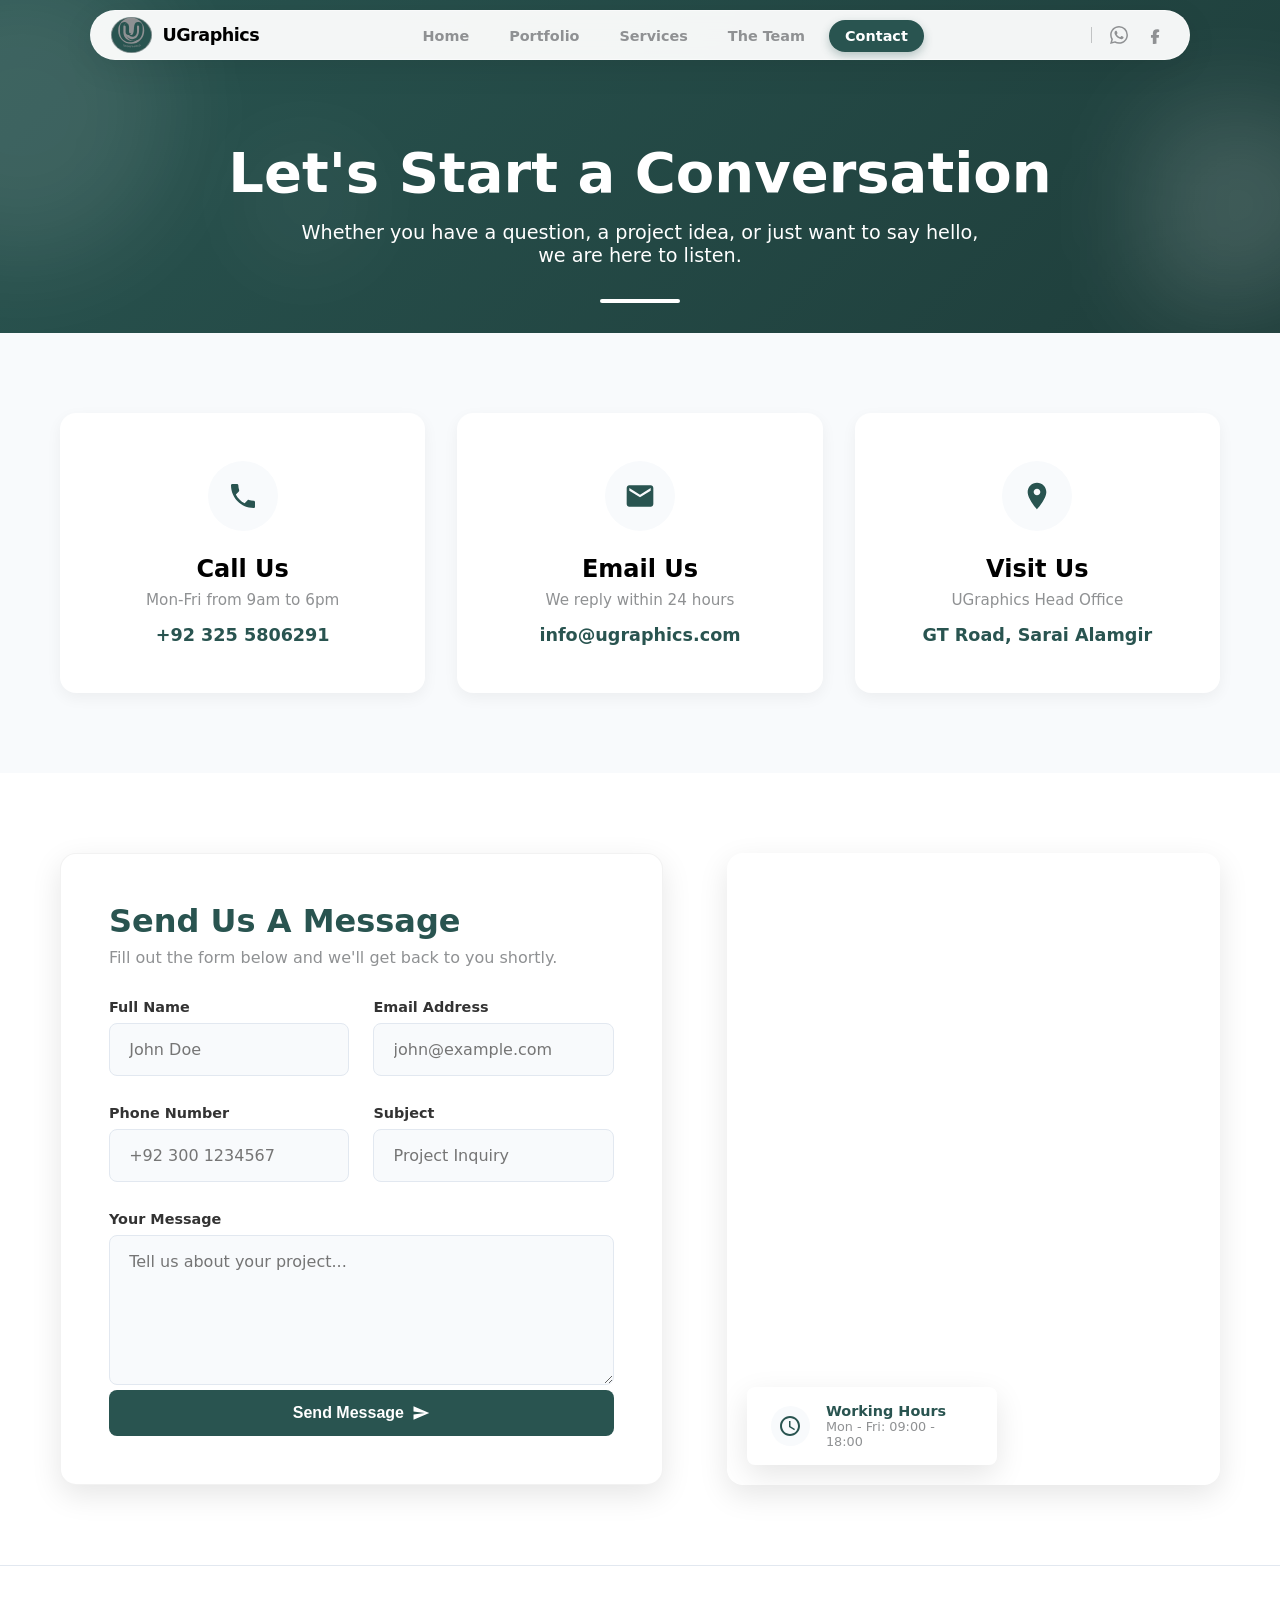
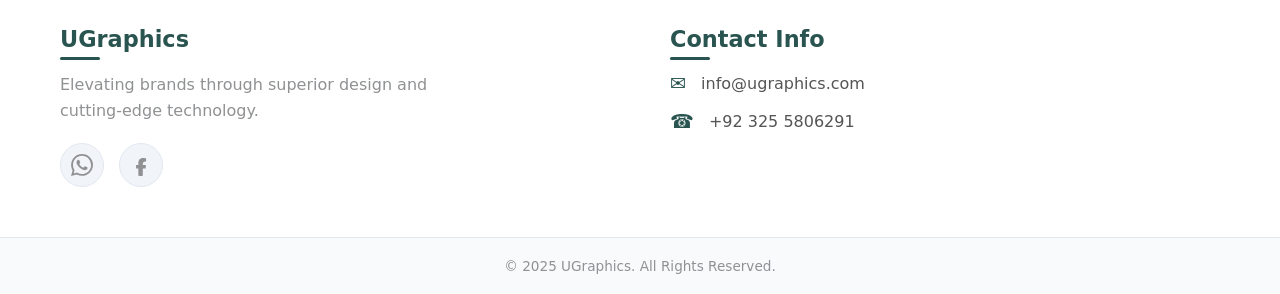
==== contact.html @ 37547b0b "Initial commit" ====
<!DOCTYPE html>
<html lang="en">
<head>
    <meta charset="UTF-8">
    <meta name="viewport" content="width=device-width, initial-scale=1.0">
    <title>Contact Us | UGraphics</title>
    
    <link rel="icon" type="image/svg+xml" href="Images/logo.svg">

    <link rel="stylesheet" href="css/styles.css">
    <link rel="stylesheet" href="css/NavMenu.css">
    <link rel="stylesheet" href="css/footer.css">
    <link rel="stylesheet" href="css/contact.css">
</head>
<body>

    <div class="glass-nav-container">
        <nav class="glass-navbar">
            <div class="nav-brand">
                <a href="index.html" class="brand-link">
                    <img src="Images/logo.svg" alt="UGraphics Logo" class="brand-logo">
                    <span class="brand-text">UGraphics</span>
                </a>
            </div>

            <ul class="nav-links">
                <li><a href="index.html">Home</a></li>
                <li><a href="portfolio.html">Portfolio</a></li>
                <li><a href="services.html">Services</a></li>
                <li><a href="developers.html">The Team</a></li>
                <li><a href="#" class="active">Contact</a></li>
            </ul>

            <div class="nav-socials">
                <div class="divider-line"></div>
                <a href="#" class="social-btn whatsapp"><svg viewBox="0 0 24 24" fill="currentColor"><path d="M17.472 14.382c-.297-.149-1.758-.867-2.03-.967-.273-.099-.471-.148-.67.15-.197.297-.767.966-.94 1.164-.173.199-.347.223-.644.075-.297-.15-1.255-.463-2.39-1.475-.883-.788-1.48-1.761-1.653-2.059-.173-.297-.018-.458.13-.606.134-.133.298-.347.446-.52.149-.174.198-.298.298-.497.099-.198.05-.371-.025-.52-.075-.149-.669-1.612-.916-2.207-.242-.579-.487-.5-.669-.51-.173-.008-.371-.01-.57-.01-.198 0-.52.074-.792.372-.272.297-1.04 1.016-1.04 2.479 0 1.462 1.065 2.875 1.213 3.074.149.198 2.096 3.2 5.077 4.487.709.306 1.262.489 1.694.625.712.227 1.36.195 1.871.118.571-.085 1.758-.719 2.006-1.413.248-.694.248-1.289.173-1.413-.074-.124-.272-.198-.57-.347m-5.421 7.403h-.004a9.87 9.87 0 01-5.031-1.378l-.361-.214-3.741.982.998-3.648-.235-.374a9.86 9.86 0 01-1.51-5.26c.001-5.45 4.436-9.884 9.888-9.884 2.64 0 5.122 1.03 6.988 2.898a9.825 9.825 0 012.893 6.994c-.003 5.45-4.437 9.884-9.885 9.884m8.413-18.297A11.815 11.815 0 0012.05 0C5.495 0 .16 5.335.157 11.892c0 2.096.547 4.142 1.588 5.945L.057 24l6.305-1.654a11.882 11.882 0 005.683 1.448h.005c6.554 0 11.89-5.335 11.893-11.893a11.821 11.821 0 00-3.48-8.413Z" /></svg></a>
                <a href="#" class="social-btn facebook"><svg viewBox="0 0 24 24" fill="currentColor"><path d="M9.101 23.691v-7.98H6.627v-3.667h2.474v-1.58c0-4.085 1.848-5.978 5.858-5.978.401 0 .955.042 1.468.103a8.68 8.68 0 0 1 1.141.195v3.325a8.623 8.623 0 0 0-.653-.036c-2.148 0-2.971.956-2.971 3.594v.376h3.428l-.342 3.667h-3.086v7.98c-.453.076-1.522.247-2.922.247-1.127 0-1.685-.052-1.922-.095z"/></svg></a>
            </div>

            <div class="mobile-menu-btn" onclick="toggleMobileMenu()">
                <span></span><span></span><span></span>
            </div>
        </nav>
    </div>

    <div class="mobile-overlay" id="mobileOverlay" onclick="closeMobileMenu()"></div>
    <div class="mobile-nav" id="mobileNav">
        <div class="mobile-header">
            <span class="mobile-brand-text">UGraphics</span>
            <button class="mobile-close" onclick="closeMobileMenu()">✕</button>
        </div>
        <a href="index.html" onclick="closeMobileMenu()">Home</a>
        <a href="portfolio.html" onclick="closeMobileMenu()">Portfolio</a>
        <a href="services.html" onclick="closeMobileMenu()">Services</a>
        <a href="developers.html" onclick="closeMobileMenu()">The Team</a>
        <a href="#" class="active" onclick="closeMobileMenu()">Contact</a>
        <div class="mobile-socials">
            <a href="#" class="social-btn whatsapp"><svg viewBox="0 0 24 24" fill="currentColor"><path d="M17.472 14.382c-.297-.149-1.758-.867-2.03-.967-.273-.099-.471-.148-.67.15-.197.297-.767.966-.94 1.164-.173.199-.347.223-.644.075-.297-.15-1.255-.463-2.39-1.475-.883-.788-1.48-1.761-1.653-2.059-.173-.297-.018-.458.13-.606.134-.133.298-.347.446-.52.149-.174.198-.298.298-.497.099-.198.05-.371-.025-.52-.075-.149-.669-1.612-.916-2.207-.242-.579-.487-.5-.669-.51-.173-.008-.371-.01-.57-.01-.198 0-.52.074-.792.372-.272.297-1.04 1.016-1.04 2.479 0 1.462 1.065 2.875 1.213 3.074.149.198 2.096 3.2 5.077 4.487.709.306 1.262.489 1.694.625.712.227 1.36.195 1.871.118.571-.085 1.758-.719 2.006-1.413.248-.694.248-1.289.173-1.413-.074-.124-.272-.198-.57-.347m-5.421 7.403h-.004a9.87 9.87 0 01-5.031-1.378l-.361-.214-3.741.982.998-3.648-.235-.374a9.86 9.86 0 01-1.51-5.26c.001-5.45 4.436-9.884 9.888-9.884 2.64 0 5.122 1.03 6.988 2.898a9.825 9.825 0 012.893 6.994c-.003 5.45-4.437 9.884-9.885 9.884m8.413-18.297A11.815 11.815 0 0012.05 0C5.495 0 .16 5.335.157 11.892c0 2.096.547 4.142 1.588 5.945L.057 24l6.305-1.654a11.882 11.882 0 005.683 1.448h.005c6.554 0 11.89-5.335 11.893-11.893a11.821 11.821 0 00-3.48-8.413Z" /></svg></a>
            <a href="#" class="social-btn facebook"><svg viewBox="0 0 24 24" fill="currentColor"><path d="M9.101 23.691v-7.98H6.627v-3.667h2.474v-1.58c0-4.085 1.848-5.978 5.858-5.978.401 0 .955.042 1.468.103a8.68 8.68 0 0 1 1.141.195v3.325a8.623 8.623 0 0 0-.653-.036c-2.148 0-2.971.956-2.971 3.594v.376h3.428l-.342 3.667h-3.086v7.98c-.453.076-1.522.247-2.922.247-1.127 0-1.685-.052-1.922-.095z"/></svg></a>
        </div>
    </div>

    <section class="contact-hero-section">
        <div class="shape shape-1"></div>
        <div class="shape shape-2"></div>
        <div class="shape shape-3"></div>

        <div class="container">
            <div class="hero-content">
                <h1 class="hero-title">Let's Start a Conversation</h1>
                <p class="hero-subtitle">Whether you have a question, a project idea, or just want to say hello, we are here to listen.</p>
                <div class="hero-decoration"></div>
            </div>
        </div>
    </section>

    <section class="contact-intro">
        <div class="container">
            <div class="contact-cards">
                
                <div class="contact-card">
                    <div class="card-icon-wrapper">
                        <svg viewBox="0 0 24 24" fill="currentColor">
                            <path d="M6.62 10.79c1.44 2.83 3.76 5.14 6.59 6.59l2.2-2.2c.27-.27.67-.36 1.02-.24 1.12.37 2.33.57 3.57.57.55 0 1 .45 1 1V20c0 .55-.45 1-1 1-9.39 0-17-7.61-17-17 0-.55.45-1 1-1h3.5c.55 0 1 .45 1 1 .05 1.25.26 2.45.62 3.57.12.35.03.76-.24 1.03l-2.2 2.2z"/>
                        </svg>
                    </div>
                    <h3 class="card-title">Call Us</h3>
                    <p class="card-text">Mon-Fri from 9am to 6pm</p>
                    <a href="tel:+923255806291" class="card-link">+92 325 5806291</a>
                </div>

                <div class="contact-card">
                    <div class="card-icon-wrapper">
                        <svg viewBox="0 0 24 24" fill="currentColor">
                            <path d="M20 4H4c-1.1 0-1.99.9-1.99 2L2 18c0 1.1.9 2 2 2h16c1.1 0 2-.9 2-2V6c0-1.1-.9-2-2-2zm0 4l-8 5-8-5V6l8 5 8-5v2z"/>
                        </svg>
                    </div>
                    <h3 class="card-title">Email Us</h3>
                    <p class="card-text">We reply within 24 hours</p>
                    <a href="mailto:info@ugraphics.com" class="card-link">info@ugraphics.com</a>
                </div>

                <div class="contact-card">
                    <div class="card-icon-wrapper">
                        <svg viewBox="0 0 24 24" fill="currentColor">
                            <path d="M12 2C8.13 2 5 5.13 5 9c0 5.25 7 13 7 13s7-7.75 7-13c0-3.87-3.13-7-7-7zm0 9.5c-1.38 0-2.5-1.12-2.5-2.5s1.12-2.5 2.5-2.5 2.5 1.12 2.5 2.5-1.12 2.5-2.5 2.5z"/>
                        </svg>
                    </div>
                    <h3 class="card-title">Visit Us</h3>
                    <p class="card-text">UGraphics Head Office</p>
                    <span class="card-link">GT Road, Sarai Alamgir</span>
                </div>

            </div>
        </div>
    </section>

    
    <section class="contact-form-section">
        <div class="container">
            <div class="contact-wrapper">
                
                <div class="form-container">
                    <h3 class="form-title">Send Us A Message</h3>
                    <p class="form-subtitle">Fill out the form below and we'll get back to you shortly.</p>
                    
                    <form id="contactForm" class="contact-form" novalidate action="https://formsubmit.co/smuhammadbilalh@gmail.com" method="post">
                        
                        <input type="hidden" name="_captcha" value="false">

                        <div class="form-row">
                            <div class="input-wrapper">
                                <label for="name">Full Name</label>
                                <input type="text" name="name" id="name" class="input-field" placeholder="John Doe" required>
                                <div class="error-message" id="nameError"></div>
                            </div>
                            <div class="input-wrapper">
                                <label for="email">Email Address</label>
                                <input type="email" name="email" id="email" class="input-field" placeholder="john@example.com" required>
                                <div class="error-message" id="emailError"></div>
                            </div>
                        </div>

                        <div class="form-row">
                            <div class="input-wrapper">
                                <label for="phone">Phone Number</label>
                                <input type="tel" name="phone" id="phone" class="input-field" placeholder="+92 300 1234567">
                                <div class="error-message" id="phoneError"></div>
                            </div>
                            <div class="input-wrapper">
                                <label for="subject">Subject</label>
                                <input type="text" name="subject" id="subject" class="input-field" placeholder="Project Inquiry" required>
                                <div class="error-message" id="subjectError"></div>
                            </div>
                        </div>

                        <div class="input-wrapper full-width">
                            <label for="message">Your Message</label>
                            <textarea name="message" id="message" class="input-field textarea" placeholder="Tell us about your project..." required></textarea>
                            <div class="error-message" id="messageError"></div>
                        </div>

                        <div class="form-footer">
                            <button type="submit" class="btn btn-primary send-btn">
                                <span>Send Message</span>
                                <svg style="width:18px;height:18px;margin-left:8px;" viewBox="0 0 24 24" fill="currentColor"><path d="M2.01 21L23 12 2.01 3 2 10l15 2-15 2z"/></svg>
                            </button>
                        </div>
                    </form>
                </div>

                <div class="map-wrapper">
                    <div class="map-container">
                        <iframe src="https://www.google.com/maps/embed?pb=!1m18!1m12!1m3!1d53808.19199343339!2d73.8166!3d32.9036!2m3!1f0!2f0!3f0!3m2!1i1024!2i768!4f13.1!3m3!1m2!1s0x391f912423377743%3A0xc39276472856c321!2sSarai%20Alamgir%2C%20Gujrat%2C%20Punjab!5e0!3m2!1sen!2s!4v1647856232598!5m2!1sen!2s" 
                            width="100%" height="100%" style="border:0;" allowfullscreen="" loading="lazy">
                        </iframe>
                        
                        <div class="map-overlay-card">
                            <div class="overlay-icon">
                                <svg viewBox="0 0 24 24" fill="currentColor"><path d="M11.99 2C6.47 2 2 6.48 2 12s4.47 10 9.99 10C17.52 22 22 17.52 22 12S17.52 2 11.99 2zM12 20c-4.42 0-8-3.58-8-8s3.58-8 8-8 8 3.58 8 8-3.58 8-8 8zm.5-13H11v6l5.25 3.15.75-1.23-4.5-2.67z"/></svg>
                            </div>
                            <div class="overlay-text">
                                <h4>Working Hours</h4>
                                <p>Mon - Fri: 09:00 - 18:00</p>
                            </div>
                        </div>
                    </div>
                </div>

            </div>
        </div>
    </section>

    <footer class="modern-footer" id="contact-footer">
        <div class="container">
            <div class="footer-grid">
                <div class="footer-col">
                    <h3>UGraphics</h3>
                    <p>Elevating brands through superior design and cutting-edge technology.</p>
                    <div class="social-icons">
                        <a href="#" class="social-link whatsapp"><svg viewBox="0 0 24 24" fill="currentColor"><path d="M17.472 14.382c-.297-.149-1.758-.867-2.03-.967-.273-.099-.471-.148-.67.15-.197.297-.767.966-.94 1.164-.173.199-.347.223-.644.075-.297-.15-1.255-.463-2.39-1.475-.883-.788-1.48-1.761-1.653-2.059-.173-.297-.018-.458.13-.606.134-.133.298-.347.446-.52.149-.174.198-.298.298-.497.099-.198.05-.371-.025-.52-.075-.149-.669-1.612-.916-2.207-.242-.579-.487-.5-.669-.51-.173-.008-.371-.01-.57-.01-.198 0-.52.074-.792.372-.272.297-1.04 1.016-1.04 2.479 0 1.462 1.065 2.875 1.213 3.074.149.198 2.096 3.2 5.077 4.487.709.306 1.262.489 1.694.625.712.227 1.36.195 1.871.118.571-.085 1.758-.719 2.006-1.413.248-.694.248-1.289.173-1.413-.074-.124-.272-.198-.57-.347m-5.421 7.403h-.004a9.87 9.87 0 01-5.031-1.378l-.361-.214-3.741.982.998-3.648-.235-.374a9.86 9.86 0 01-1.51-5.26c.001-5.45 4.436-9.884 9.888-9.884 2.64 0 5.122 1.03 6.988 2.898a9.825 9.825 0 012.893 6.994c-.003 5.45-4.437 9.884-9.885 9.884m8.413-18.297A11.815 11.815 0 0012.05 0C5.495 0 .16 5.335.157 11.892c0 2.096.547 4.142 1.588 5.945L.057 24l6.305-1.654a11.882 11.882 0 005.683 1.448h.005c6.554 0 11.89-5.335 11.893-11.893a11.821 11.821 0 00-3.48-8.413Z" /></svg></a>
                        <a href="#" class="social-link facebook"><svg viewBox="0 0 24 24" fill="currentColor"><path d="M9.101 23.691v-7.98H6.627v-3.667h2.474v-1.58c0-4.085 1.848-5.978 5.858-5.978.401 0 .955.042 1.468.103a8.68 8.68 0 0 1 1.141.195v3.325a8.623 8.623 0 0 0-.653-.036c-2.148 0-2.971.956-2.971 3.594v.376h3.428l-.342 3.667h-3.086v7.98c-.453.076-1.522.247-2.922.247-1.127 0-1.685-.052-1.922-.095z"/></svg></a>
                    </div>
                </div>
                <div class="footer-col">
                    <h3>Contact Info</h3>
                    <ul class="contact-list">
                        <li><span>&#9993;</span> info@ugraphics.com</li>
                        <li><span>&#9742;</span> +92 325 5806291</li>
                    </ul>
                </div>
            </div>
        </div>
        <div class="footer-divider"></div>
        <div class="copyright-bar">
            &copy; 2025 UGraphics. All Rights Reserved.
        </div>
    </footer>

    <script>
        // --- 1. Mobile Menu Logic ---
        function toggleMobileMenu() {
            document.getElementById('mobileNav').classList.toggle('active');
            document.getElementById('mobileOverlay').classList.toggle('active');
        }
        function closeMobileMenu() {
            document.getElementById('mobileNav').classList.remove('active');
            document.getElementById('mobileOverlay').classList.remove('active');
        }

        // --- 2. Form Validation Logic ---
        document.addEventListener('DOMContentLoaded', () => {
            const form = document.getElementById('contactForm');
            if(!form) return;

            // Utilities
            const isValidEmail = email => /^[^\s@]+@[^\s@]+\.[^\s@]+$/.test(email);
            const isValidPhone = phone => /^\+?[\d\s\-()]{7,20}$/.test(phone);

            function clearErrors() {
                form.querySelectorAll('.error-message').forEach(el => el.textContent = '');
            }

            function showError(fieldId, message) {
                const errorDiv = document.getElementById(fieldId + 'Error');
                if (errorDiv) errorDiv.textContent = message;
            }

            // Handle Submit
            form.addEventListener('submit', function(e) {
                // We let formsubmit.co handle the actual POST, but we validate first
                clearErrors();

                const name    = form.name.value.trim();
                const email   = form.email.value.trim();
                const phone   = form.phone.value.trim();
                const subject = form.subject.value.trim();
                const message = form.message.value.trim();

                let isValid = true;

                if (!name) {
                    showError('name', 'Please enter your full name.');
                    isValid = false;
                }

                if (!email) {
                    showError('email', 'Please enter your email address.');
                    isValid = false;
                } else if (!isValidEmail(email)) {
                    showError('email', 'Please enter a valid email address.');
                    isValid = false;
                }

                if (phone && !isValidPhone(phone)) {
                    showError('phone', 'Please enter a valid phone number.');
                    isValid = false;
                }

                if (!subject) {
                    showError('subject', 'Please enter a subject.');
                    isValid = false;
                }

                if (!message) {
                    showError('message', 'Please enter your message.');
                    isValid = false;
                }

                // If invalid, prevent submission
                if (!isValid) {
                    e.preventDefault();
                }
            });
        });
    </script>
</body>
</html>
---- css/styles.css ----
/* =========================================
   1. CRITICAL LAYOUT RESET
   ========================================= */
* {
    box-sizing: border-box;
    margin: 0;
    padding: 0;
}

html, body {
    width: 100%;
    max-width: 100%;
    overflow-x: hidden;
    background-color: #000000; /* Keeps Hero blend seamless */
}

/* =========================================
   2. GLOBAL VARIABLES (NEW COLOR SCHEME)
   ========================================= */
:root {
    /* New Palette */
    --primary: #295450;      /* Deep Teal - Main Brand Color */
    --secondary: #8f9193;    /* Cool Grey - Secondary/Borders */
    
    --text-dark: #000000;    /* Keep Black for readability */
    --text-light: #ffffff;
    --light-bg: #f8fafc;     /* Light Grey for alternate sections */
    --divider-color: #e2e8f0;
}

body {
    font-family: 'Segoe UI', system-ui, sans-serif;
    color: var(--text-dark);
}

a { text-decoration: none; color: inherit; }
.container { max-width: 1200px; margin: 0 auto; padding: 0 20px; }

/* =========================================
   3. HERO SLIDER
   ========================================= */
.home-wrapper { width: 100%; overflow: hidden; }

.hero-slider {
    position: relative;
    height: 100vh;
    width: 100%;
    background: #000;
    margin: 0; padding: 0;
    overflow: hidden; 
    z-index: 1;
    -webkit-mask-image: -webkit-radial-gradient(white, black);
    mask-image: radial-gradient(white, black);
}

.slide {
    position: absolute; inset: 0; opacity: 0;
    transition: opacity 0.8s ease-in-out; visibility: hidden;
    width: 100%; height: 100%; overflow: hidden;
}
.slide.active { opacity: 1; visibility: visible; }

.slide-bg {
    width: 100%; height: 100%;
    background-size: cover; background-position: center;
    transform: scale(1.1); transition: transform 6s ease;
}
.slide.active .slide-bg { transform: scale(1); }

.slide-overlay {
    position: absolute; inset: 0;
    background: linear-gradient(to right, rgba(0,0,0,0.8) 0%, rgba(0,0,0,0.3) 100%);
}

.slide-content {
    position: absolute; top: 50%; left: 8%;
    transform: translateY(-50%); max-width: 600px;
    color: white; z-index: 10;
}

/* Badge uses the New Teal */
.badge {
    background: var(--primary); color: white; padding: 6px 14px;
    border-radius: 4px; font-weight: 700; text-transform: uppercase;
    font-size: 0.85rem; display: inline-block; margin-bottom: 15px;
}

.slide-content h1 {
    font-size: 3.5rem; font-weight: 800; line-height: 1.1; margin-bottom: 15px;
}

/* Primary Button uses Teal */
.btn-primary {
    background: var(--primary); color: white; padding: 12px 30px;
    font-weight: 700; border-radius: 6px; display: inline-block;
    transition: transform 0.2s, background 0.2s;
}
.btn-primary:hover { 
    transform: translateY(-2px); 
    background: #1e3d3a; /* Darker shade of Teal for hover */
}

/* Slider Controls */
.slider-controls-wrapper {
    position: absolute; bottom: 80px; 
    left: 50%; transform: translateX(-50%);
    display: flex; align-items: center; gap: 20px; z-index: 20;
}
.slider-arrow {
    background: transparent; border: none; color: white;
    font-size: 1.5rem; cursor: pointer;
}
.slider-dots { display: flex; gap: 10px; }
.dot {
    width: 10px; height: 10px; border-radius: 50%;
    border: 2px solid white; background: transparent; cursor: pointer;
}
.dot.active { background: white; transform: scale(1.2); }

.hero-bottom-ticker {
    position: absolute; bottom: 0; left: 0; width: 100%; z-index: 50; 
}

/* =========================================
   4. STATS BAR
   ========================================= */
.section-divider { width: 100%; height: 1px; background: var(--secondary); opacity: 0.3; }

.stats-bar { padding: 40px 0; background: #fff; position: relative; z-index: 5; }

.stats-grid { 
    display: grid; grid-template-columns: repeat(4, 1fr); text-align: center; 
}
.stat-item { 
    display: flex; flex-direction: column; 
    border-right: 1px solid var(--divider-color); padding: 20px 10px;
}
.stat-item:last-child { border-right: none; }

/* Stats use Teal */
.stat-item strong { font-size: 2.5rem; color: var(--primary); }
/* Highlight stat uses Grey or keeping Teal for consistency? Let's use Teal */
.stat-item.highlight strong { color: var(--primary); }
.stat-item span { color: var(--secondary); font-weight: 600; }

@media (max-width: 768px) {
    .stats-grid { grid-template-columns: repeat(2, 1fr); }
    .stat-item { border-right: 1px solid var(--divider-color); border-bottom: 1px solid var(--divider-color); }
    .stat-item:nth-child(2n) { border-right: none; }
    .stat-item:nth-child(n+3) { border-bottom: none; }
}

/* =========================================
   5. SECTIONS
   ========================================= */
.portals-section { padding: 60px 0; background: var(--light-bg); }
.section-header { text-align: center; margin-bottom: 40px; }
.section-header h2 { font-size: 2.2rem; color: var(--primary); margin: 0; }
.header-line { width: 60px; height: 4px; background: var(--primary); margin: 10px auto; }

.square-grid {
    display: grid; grid-template-columns: repeat(auto-fit, minmax(200px, 1fr));
    gap: 20px; justify-items: center;
}
.square-card {
    background: white; width: 100%; max-width: 220px; aspect-ratio: 1/1;
    border-radius: 12px; display: flex; flex-direction: column;
    align-items: center; justify-content: center;
    box-shadow: 0 4px 6px rgba(0,0,0,0.05);
    /* Bottom border uses Teal */
    border-bottom: 5px solid var(--primary);
    transition: transform 0.3s;
}
.square-card:hover { transform: translateY(-8px); border-bottom-color: var(--secondary); }
.card-icon { width: 50px; height: 50px; color: var(--primary); margin-bottom: 15px; }

/* =========================================
   6. VIDEO HERO
   ========================================= */
.video-hero.full-screen {
    position: relative; width: 100%; height: 100vh; 
    overflow: hidden; background: #000;
}
.video-bg {
    position: absolute; top: 0; left: 0; width: 100%; height: 100%;
    object-fit: cover; z-index: 1; pointer-events: none;
}
.video-overlay {
    position: absolute; inset: 0; background: rgba(0,0,0,0.5); z-index: 2;
}
.video-content-center {
    position: absolute; top: 50%; left: 50%; transform: translate(-50%, -50%);
    z-index: 10; color: white; text-align: center;
}
.video-content-center h2 { font-size: 3.5rem; font-weight: 800; text-transform: uppercase; margin-bottom: 10px; }
.video-content-center p { font-size: 1.2rem; font-weight: 600; color: #cbd5e1; }

/* ... existing styles ... */

/* =========================================
   6. VIDEO HERO (Full Screen, No Text)
   ========================================= */
.video-hero.full-screen {
    position: relative;
    width: 100%;
    height: 100vh;
    overflow: hidden;
    background: #000;
}

.video-bg {
    position: absolute;
    top: 0; left: 0;
    width: 100%; height: 100%;
    object-fit: cover;
    z-index: 1;
    pointer-events: none;
}

.video-overlay {
    position: absolute;
    inset: 0;
    /* Very light overlay just to make sure the Ticker pops */
    background: rgba(0,0,0,0.2); 
    z-index: 2;
    pointer-events: none;
}

/* Ticker anchored to bottom of video */
.hero-bottom-ticker {
    position: absolute;
    bottom: 0;
    left: 0;
    width: 100%;
    z-index: 50;
}
---- css/NavMenu.css ----
/* =========================================
   1. DESKTOP NAVIGATION
   ========================================= */
/* Container */
.glass-nav-container {
    position: fixed; top: 0; left: 0; right: 0;
    z-index: 1000; display: flex; justify-content: center;
    padding: 10px 20px; pointer-events: none;
}

/* Navbar */
.glass-navbar {
    display: flex; align-items: center; justify-content: space-between;
    width: 100%; max-width: 1100px; padding: 0 20px; height: 50px;
    pointer-events: auto;
    background: rgba(255, 255, 255, 0.95);
    backdrop-filter: blur(12px);
    border-radius: 50px;
    border: 1px solid rgba(255,255,255,0.4);
    box-shadow: 0 8px 32px rgba(0, 0, 0, 0.08);
}

/* Brand - Updated for Larger, Natural Shape Logo */
.nav-brand { display: flex; align-items: center; height: 100%; }
.brand-link { display: flex; align-items: center; gap: 10px; text-decoration: none; }

.brand-text { 
    font-size: 1.1rem; font-weight: 800; color: #000; letter-spacing: -0.5px; 
}

.brand-logo { 
    /* Increased size to match menu item height */
    height: 36px; 
    /* Auto width allows it to be longer/egg-shaped */
    width: auto; 
    /* Ensures the image isn't squeezed or cropped */
    object-fit: contain; 
    /* REMOVED circular forcing */
    border-radius: 0; 
}

/* Links */
.nav-links {
    display: flex; list-style: none; gap: 8px; margin: 0; padding: 0;
}
.nav-links a {
    font-size: 0.9rem; font-weight: 600; 
    color: #8f9193; /* Grey for inactive links */
    padding: 8px 16px; border-radius: 20px; transition: all 0.3s ease;
}
.nav-links a:hover {
    color: #295450; background: rgba(41, 84, 80, 0.05);
}
.nav-links a.active {
    background: #295450; /* Teal Background */
    color: #fff; box-shadow: 0 4px 10px rgba(41, 84, 80, 0.3);
}

/* Socials */
.nav-socials { display: flex; align-items: center; gap: 8px; margin-left: 20px; }
.divider-line { width: 1px; height: 16px; background: #8f9193; margin-right: 5px; opacity: 0.5; }

.social-btn { 
    width: 28px; height: 28px; 
    display: flex; align-items: center; justify-content: center; 
    color: #8f9193; 
    border-radius: 50%; transition: all 0.2s;
}
.social-btn svg { width: 18px; height: 18px; }

.social-btn:hover { background: #f1f5f9; color: #295450; transform: scale(1.1); }


/* =========================================
   2. MOBILE MENU
   ========================================= */
.mobile-menu-btn {
    display: none; flex-direction: column; gap: 5px; 
    width: 40px; height: 40px; align-items: center; justify-content: center;
    cursor: pointer; border-radius: 50%;
}
.mobile-menu-btn span { width: 20px; height: 2px; background: #000; border-radius: 2px; }

.mobile-nav {
    position: fixed; top: 0; right: -320px;
    width: 300px; height: 100vh;
    background: rgba(255, 255, 255, 0.98);
    backdrop-filter: blur(15px);
    z-index: 2000; padding: 30px;
    transition: right 0.5s cubic-bezier(0.16, 1, 0.3, 1), visibility 0.5s;
    box-shadow: -10px 0 40px rgba(0,0,0,0.1);
    display: flex; flex-direction: column; visibility: hidden;
}
.mobile-nav.active { right: 0; visibility: visible; }

.mobile-header {
    display: flex; align-items: center; justify-content: space-between;
    margin-bottom: 20px; padding-bottom: 20px;
}
.mobile-brand-text { font-size: 1.4rem; font-weight: 800; color: #000; }
.mobile-close {
    background: transparent; border: 1px solid #e2e8f0; 
    width: 36px; height: 36px; border-radius: 50%;
    color: #8f9193; cursor: pointer;
}
.mobile-close:hover { color: #295450; border-color: #295450; }

.mobile-nav > a {
    display: block; font-size: 1.15rem; font-weight: 600; color: #8f9193; 
    padding: 15px 10px; border-radius: 12px; margin-bottom: 5px; 
    transition: all 0.3s;
}
.mobile-nav > a:hover {
    background: #f8fafc; color: #295450; padding-left: 20px;
}

.mobile-socials {
    margin-top: auto; padding-top: 20px; padding-bottom: 20px;
    border-top: 1px solid #e2e8f0;
    display: flex; justify-content: center; gap: 25px;
}
.mobile-socials .social-btn {
    width: 44px; height: 44px; background: #f8fafc; color: #8f9193;
}
.mobile-socials .social-btn:hover { background: #295450; color: white; }

.mobile-overlay {
    position: fixed; top: 0; left: 0; width: 100%; height: 100vh;
    background: rgba(0,0,0,0.3); z-index: 1500; opacity: 0; visibility: hidden; transition: all 0.4s;
}
.mobile-overlay.active { opacity: 1; visibility: visible; }

/* Responsive */
@media (max-width: 900px) {
    .nav-links, .nav-socials { display: none; }
    .mobile-menu-btn { display: flex; }
    .glass-nav-container { padding: 10px 15px; }
    .glass-navbar { padding: 0 15px; }
}
---- css/footer.css ----
/* =========================================
   MODERN FOOTER (Teal & Grey Theme)
   ========================================= */
.modern-footer {
    background: #ffffff;
    color: #8f9193; /* Cool Grey Text */
    padding: 60px 0 0;
    border-top: 1px solid #e2e8f0;
}

.footer-grid {
    display: grid; 
    grid-template-columns: 1fr 1fr; 
    gap: 60px; 
    margin-bottom: 50px;
}

/* Headings */
.footer-col h3 {
    color: #295450; /* Deep Teal */
    font-size: 1.4rem;
    margin-bottom: 20px;
    font-weight: 800;
    position: relative;
    display: inline-block;
}

/* Divider under heading */
.footer-col h3::after {
    content: '';
    position: absolute;
    left: 0;
    bottom: -8px;
    width: 40px;
    height: 3px;
    background: #295450;
    border-radius: 2px;
}

.footer-col p {
    line-height: 1.6;
    margin-bottom: 20px;
    max-width: 400px;
}

/* Socials Area */
.social-section-title {
    font-size: 0.9rem;
    font-weight: 700;
    color: #295450;
    margin-bottom: 10px;
    text-transform: uppercase;
}

.social-icons {
    display: flex;
    gap: 15px;
}

.social-link {
    width: 44px;
    height: 44px;
    display: flex;
    align-items: center;
    justify-content: center;
    background: #f1f5f9; /* Light Grey BG */
    border: 1px solid #e2e8f0;
    border-radius: 50%;
    color: #8f9193; /* Grey Icon */
    transition: all 0.3s cubic-bezier(0.25, 0.8, 0.25, 1);
}

.social-link svg {
    width: 22px;
    height: 22px;
}

/* Hover Effects - Brand Colors */
.social-link:hover {
    transform: translateY(-3px);
    box-shadow: 0 4px 12px rgba(41, 84, 80, 0.15);
}

.social-link.whatsapp:hover {
    background: #25D366; 
    color: white;
    border-color: #25D366;
}

.social-link.facebook:hover {
    background: #1877F2; 
    color: white;
    border-color: #1877F2;
}

/* Contact List */
.contact-list {
    list-style: none;
    padding: 0;
}

.contact-list li {
    margin-bottom: 15px;
    display: flex;
    align-items: center;
    gap: 15px;
    color: #555;
    font-weight: 500;
}

.contact-list li span {
    color: #295450; /* Teal Icons */
    font-size: 1.2rem;
}

/* Footer Bottom */
.footer-divider {
    width: 100%;
    height: 1px;
    background: #e2e8f0;
}

.copyright-bar {
    text-align: center;
    padding: 20px 0;
    font-size: 0.85rem;
    color: #8f9193;
    background: #f8fafc;
}

/* Responsive */
@media (max-width: 768px) {
    .footer-grid {
        grid-template-columns: 1fr;
        text-align: center;
        gap: 40px;
    }

    .footer-col h3::after {
        left: 50%;
        transform: translateX(-50%);
    }

    .footer-col p {
        margin-left: auto;
        margin-right: auto;
    }

    .social-icons {
        justify-content: center;
    }

    .contact-list li {
        justify-content: center;
    }
}
---- css/contact.css ----
/* =========================================
   CONTACT PAGE STYLES
   ========================================= */

/* Use existing Global Variables where possible, overrides here */
:root {
    /* UGraphics Colors */
    --primary: #295450;      
    --secondary: #8f9193;    
    --light-bg: #f8fafc;
    --white: #ffffff;
    --error: #ef4444;
    
    /* Animation Gradients */
    --primary-gradient: linear-gradient(135deg, #295450, #1e3d3a);
    
    /* Shapes */
    --radius-8: 8px;
    --radius-16: 16px;
    --radius-pill: 500px;
    --radius-circle: 50%;
    
    /* Shadows */
    --shadow-sm: 0 5px 15px rgba(0, 0, 0, 0.05);
    --shadow-md: 0 10px 30px rgba(0, 0, 0, 0.1);
}

/* -----------------------------------
   HERO SECTION (Animated)
   ----------------------------------- */
.contact-hero-section {
    background-image: var(--primary-gradient);
    color: var(--white);
    padding-block: 140px 80px; /* Top padding clears Fixed Nav */
    text-align: center;
    position: relative;
    overflow: hidden;
    z-index: 1;
}

/* Floating Shapes */
.shape {
    position: absolute;
    filter: blur(50px);
    z-index: -1;
    animation: float 10s infinite alternate;
}

.shape-1 {
    top: -10%; left: -10%;
    width: 300px; height: 300px;
    background: rgba(255, 255, 255, 0.1);
    border-radius: 50%;
}

.shape-2 {
    bottom: 20%; right: -5%;
    width: 200px; height: 200px;
    background: rgba(255, 255, 255, 0.15);
    border-radius: 40% 60% 70% 30%;
    animation-delay: 2s;
}

.shape-3 {
    top: 40%; left: 20%;
    width: 100px; height: 100px;
    background: rgba(255, 255, 255, 0.08);
    border-radius: 50%;
    animation-delay: 4s;
}

@keyframes float {
    0% { transform: translate(0, 0) rotate(0deg); }
    100% { transform: translate(30px, 50px) rotate(20deg); }
}

.hero-title {
    font-size: 3.5rem;
    font-weight: 700;
    margin-bottom: 1rem;
    animation: fadeInDown 1s ease both;
}

.hero-subtitle {
    font-size: 1.2rem;
    margin-bottom: 2rem;
    opacity: 0.9;
    max-width: 700px;
    margin-left: auto;
    margin-right: auto;
    animation: fadeInUp 1s ease 0.3s both;
}

.hero-decoration {
    width: 80px; height: 4px;
    background: var(--white);
    margin: 0 auto;
    border-radius: var(--radius-pill);
    animation: growWidth 1.5s ease 0.6s both;
}

/* -----------------------------------
   CONTACT INFO CARDS
   ----------------------------------- */
.contact-intro {
    padding: 5rem 0;
    background-color: var(--light-bg);
    margin-top: -50px; /* Overlap effect */
    position: relative;
    z-index: 2;
}

.contact-cards {
    display: grid;
    grid-template-columns: repeat(auto-fit, minmax(280px, 1fr));
    gap: 2rem;
}

.contact-card {
    background: var(--white);
    padding: 3rem 2rem;
    border-radius: var(--radius-16);
    text-align: center;
    box-shadow: var(--shadow-sm);
    transition: transform 0.4s ease, box-shadow 0.4s ease;
    position: relative;
    overflow: hidden;
}

.contact-card:hover {
    transform: translateY(-10px);
    box-shadow: var(--shadow-md);
}

.contact-card::before {
    content: "";
    position: absolute;
    top: 0; left: 0;
    width: 100%; height: 4px;
    background: var(--primary);
    transform: scaleX(0);
    transition: transform 0.4s ease;
    transform-origin: left;
}

.contact-card:hover::before { transform: scaleX(1); }

.card-icon-wrapper {
    width: 70px; height: 70px;
    margin: 0 auto 1.5rem;
    background: var(--light-bg);
    border-radius: 50%;
    display: flex; align-items: center; justify-content: center;
    color: var(--primary);
    transition: background 0.3s ease, color 0.3s ease;
}

.card-icon-wrapper svg { width: 32px; height: 32px; }

.contact-card:hover .card-icon-wrapper {
    background: var(--primary);
    color: var(--white);
    animation: pulse 1s infinite;
}

.card-title {
    font-size: 1.5rem;
    font-weight: 600;
    margin-bottom: 0.5rem;
    color: #000;
}

.card-text {
    color: var(--secondary);
    font-size: 0.95rem;
    margin-bottom: 1rem;
}

.card-link {
    font-weight: 600;
    color: var(--primary);
    font-size: 1.1rem;
    transition: opacity 0.3s;
}

.card-link:hover { opacity: 0.8; text-decoration: underline; }

/* -----------------------------------
   FORM & MAP
   ----------------------------------- */
.contact-form-section {
    padding: 5rem 0;
    background: var(--white);
}

.contact-wrapper {
    display: grid;
    grid-template-columns: 1fr;
    gap: 4rem;
}

@media (min-width: 992px) {
    .contact-wrapper { grid-template-columns: 1.2fr 1fr; }
}

/* Form Container */
.form-container {
    padding: 3rem;
    background: var(--white);
    border-radius: var(--radius-16);
    box-shadow: var(--shadow-md);
    border: 1px solid rgba(0,0,0,0.05);
}

.form-title {
    font-size: 2rem;
    font-weight: 700;
    margin-bottom: 0.5rem;
    color: var(--primary);
}

.form-subtitle {
    color: var(--secondary);
    margin-bottom: 2rem;
}

.form-row {
    display: grid;
    grid-template-columns: 1fr;
    gap: 1.5rem;
    margin-bottom: 1.5rem;
}

@media (min-width: 600px) {
    .form-row { grid-template-columns: 1fr 1fr; }
}

.input-wrapper { display: flex; flex-direction: column; }

.input-wrapper label {
    font-size: 0.9rem;
    font-weight: 600;
    margin-bottom: 0.5rem;
    color: #333;
}

.input-field {
    padding: 1rem 1.2rem;
    background: var(--light-bg);
    border: 1px solid #e2e8f0;
    border-radius: var(--radius-8);
    font-size: 1rem;
    transition: all 0.3s ease;
    font-family: inherit;
}

.input-field:focus {
    border-color: var(--primary);
    background: var(--white);
    box-shadow: 0 0 0 4px rgba(41, 84, 80, 0.1);
}

.textarea { resize: vertical; min-height: 150px; }

.error-message {
    color: var(--error);
    font-size: 0.85rem;
    margin-top: 5px;
    display: block;
}

/* Send Button */
.send-btn {
    width: 100%;
    display: flex;
    justify-content: center;
    align-items: center;
    padding: 14px 28px;
    font-size: 1rem;
    background: var(--primary);
    color: white;
    border: none;
    border-radius: 8px;
    cursor: pointer;
    font-weight: 600;
    transition: all 0.3s ease;
}

.send-btn:hover {
    background: #1e3d3a;
    transform: translateY(-2px);
}

/* Map */
.map-wrapper { position: relative; height: 100%; min-height: 400px; }

.map-container {
    width: 100%; height: 100%;
    border-radius: var(--radius-16);
    overflow: hidden;
    box-shadow: var(--shadow-md);
    position: relative;
}

.map-container iframe {
    width: 100%; height: 100%;
    filter: grayscale(20%);
    transition: filter 0.5s ease;
}

.map-container:hover iframe { filter: grayscale(0%); }

.map-overlay-card {
    position: absolute;
    bottom: 20px; left: 20px;
    background: var(--white);
    padding: 1rem 1.5rem;
    border-radius: var(--radius-8);
    box-shadow: var(--shadow-md);
    display: flex; align-items: center; gap: 1rem;
    max-width: 250px;
    animation: slideInLeft 0.5s ease 1s both;
}

.overlay-icon {
    width: 40px; height: 40px;
    display: flex; align-items: center; justify-content: center;
    background: var(--light-bg);
    border-radius: 50%;
    color: var(--primary);
}
.overlay-icon svg { width: 24px; height: 24px; }

.overlay-text h4 {
    font-size: 0.9rem; font-weight: 700; color: var(--primary); margin: 0;
}
.overlay-text p {
    font-size: 0.8rem; color: var(--secondary); margin: 0;
}

/* Animations */
@keyframes fadeInDown {
    from { opacity: 0; transform: translateY(-30px); }
    to { opacity: 1; transform: translateY(0); }
}
@keyframes fadeInUp {
    from { opacity: 0; transform: translateY(30px); }
    to { opacity: 1; transform: translateY(0); }
}
@keyframes growWidth {
    from { width: 0; }
    to { width: 80px; }
}
@keyframes pulse {
    0% { box-shadow: 0 0 0 0 rgba(41, 84, 80, 0.4); }
    70% { box-shadow: 0 0 0 10px rgba(41, 84, 80, 0); }
    100% { box-shadow: 0 0 0 0 rgba(41, 84, 80, 0); }
}
@keyframes slideInLeft {
    from { opacity: 0; transform: translateX(-20px); }
    to { opacity: 1; transform: translateX(0); }
}

/* Responsive */
@media (max-width: 768px) {
    .hero-title { font-size: 2.5rem; }
    .contact-intro { margin-top: 0; }
    .map-wrapper { min-height: 300px; }
}
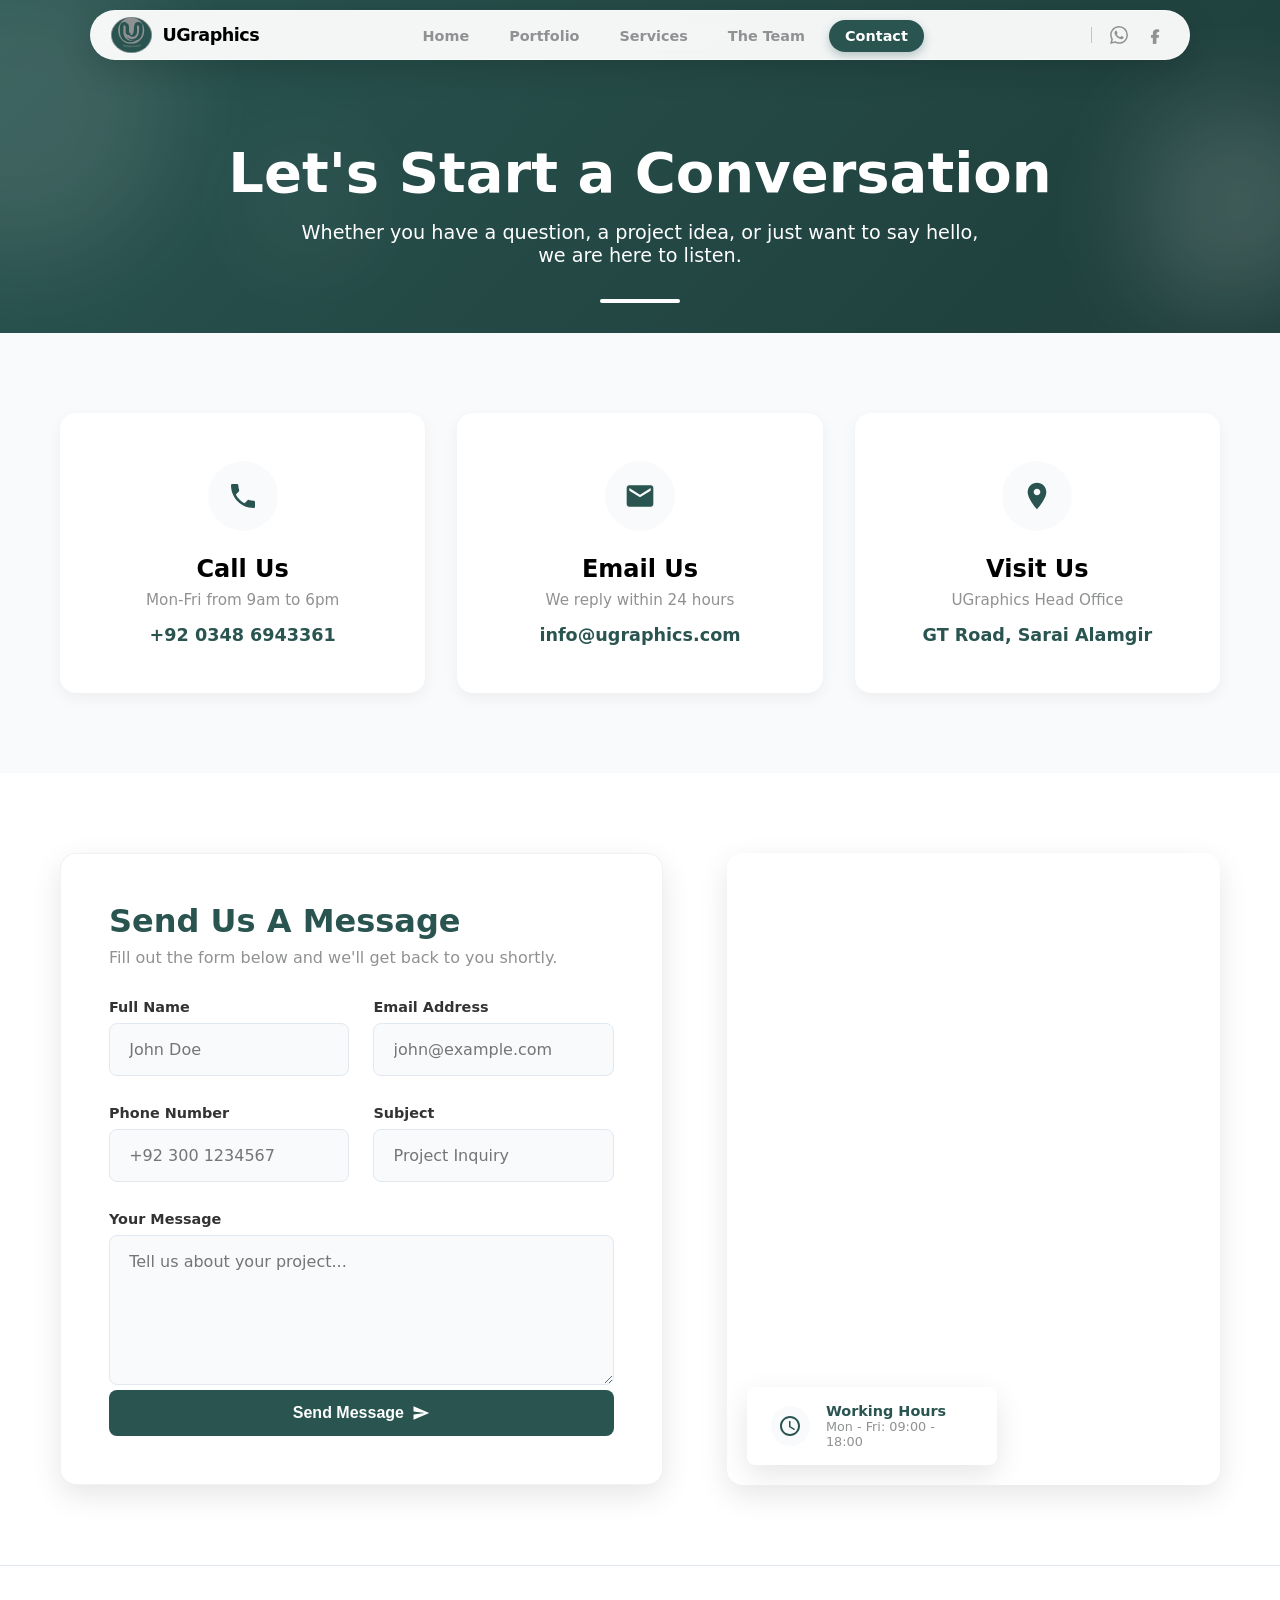
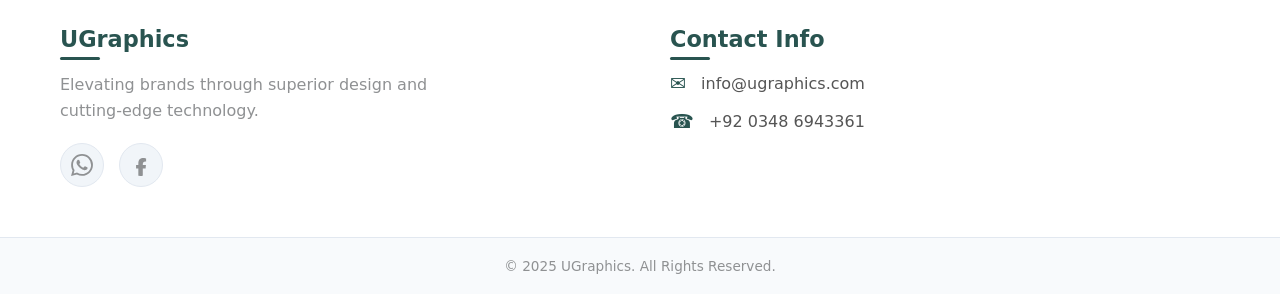
==== commit 99254b83: "updated..." ====
--- a/contact.html
+++ b/contact.html
@@ -86,7 +86,7 @@
                     </div>
                     <h3 class="card-title">Call Us</h3>
                     <p class="card-text">Mon-Fri from 9am to 6pm</p>
-                    <a href="tel:+923255806291" class="card-link">+92 325 5806291</a>
+                    <a href="tel:+923255806291" class="card-link">+92 0348 6943361</a>
                 </div>
 
                 <div class="contact-card">
@@ -206,7 +206,7 @@
                     <h3>Contact Info</h3>
                     <ul class="contact-list">
                         <li><span>&#9993;</span> info@ugraphics.com</li>
-                        <li><span>&#9742;</span> +92 325 5806291</li>
+                        <li><span>&#9742;</span> +92 0348 6943361</li>
                     </ul>
                 </div>
             </div>
--- a/css/styles.css
+++ b/css/styles.css
@@ -11,26 +11,30 @@
     width: 100%;
     max-width: 100%;
     overflow-x: hidden;
-    background-color: #000000; /* Keeps Hero blend seamless */
+    background-color: #000000;
 }
 
 /* =========================================
    2. GLOBAL VARIABLES (NEW COLOR SCHEME)
    ========================================= */
 :root {
-    /* New Palette */
-    --primary: #295450;      /* Deep Teal - Main Brand Color */
-    --secondary: #8f9193;    /* Cool Grey - Secondary/Borders */
-    
-    --text-dark: #000000;    /* Keep Black for readability */
+    --primary: #295450;      /* Deep Teal */
+    --secondary: #8f9193;    /* Cool Grey */
+    --text-dark: #000000;
     --text-light: #ffffff;
-    --light-bg: #f8fafc;     /* Light Grey for alternate sections */
+    --light-bg: #f8fafc;
     --divider-color: #e2e8f0;
 }
 
 body {
     font-family: 'Segoe UI', system-ui, sans-serif;
     color: var(--text-dark);
+    /* REMOVED ANIMATION FROM HERE TO FIX NAV MENU */
+}
+
+/* APPLY ANIMATION TO ALL DIRECT CHILDREN EXCEPT NAV ELEMENTS */
+body > *:not(.glass-nav-container):not(.mobile-nav):not(.mobile-overlay):not(script) {
+    animation: pageFadeIn 1s ease-out forwards;
 }
 
 a { text-decoration: none; color: inherit; }
@@ -78,7 +82,6 @@
     color: white; z-index: 10;
 }
 
-/* Badge uses the New Teal */
 .badge {
     background: var(--primary); color: white; padding: 6px 14px;
     border-radius: 4px; font-weight: 700; text-transform: uppercase;
@@ -89,7 +92,6 @@
     font-size: 3.5rem; font-weight: 800; line-height: 1.1; margin-bottom: 15px;
 }
 
-/* Primary Button uses Teal */
 .btn-primary {
     background: var(--primary); color: white; padding: 12px 30px;
     font-weight: 700; border-radius: 6px; display: inline-block;
@@ -97,10 +99,9 @@
 }
 .btn-primary:hover { 
     transform: translateY(-2px); 
-    background: #1e3d3a; /* Darker shade of Teal for hover */
-}
-
-/* Slider Controls */
+    background: #1e3d3a; 
+}
+
 .slider-controls-wrapper {
     position: absolute; bottom: 80px; 
     left: 50%; transform: translateX(-50%);
@@ -137,9 +138,7 @@
 }
 .stat-item:last-child { border-right: none; }
 
-/* Stats use Teal */
 .stat-item strong { font-size: 2.5rem; color: var(--primary); }
-/* Highlight stat uses Grey or keeping Teal for consistency? Let's use Teal */
 .stat-item.highlight strong { color: var(--primary); }
 .stat-item span { color: var(--secondary); font-weight: 600; }
 
@@ -151,7 +150,7 @@
 }
 
 /* =========================================
-   5. SECTIONS
+   5. SECTIONS (SERVICES UPDATED)
    ========================================= */
 .portals-section { padding: 60px 0; background: var(--light-bg); }
 .section-header { text-align: center; margin-bottom: 40px; }
@@ -159,46 +158,49 @@
 .header-line { width: 60px; height: 4px; background: var(--primary); margin: 10px auto; }
 
 .square-grid {
-    display: grid; grid-template-columns: repeat(auto-fit, minmax(200px, 1fr));
-    gap: 20px; justify-items: center;
-}
+    display: grid;
+    /* Default Desktop: Auto fit */
+    grid-template-columns: repeat(auto-fit, minmax(200px, 1fr));
+    gap: 20px; 
+    justify-items: center;
+}
+
+/* --- MOBILE SPECIFIC FOR SERVICES --- */
+@media (max-width: 768px) {
+    .square-grid {
+        /* Force 2 columns on mobile exactly like stats bar */
+        grid-template-columns: repeat(2, 1fr); 
+        gap: 15px;
+    }
+}
+
 .square-card {
     background: white; width: 100%; max-width: 220px; aspect-ratio: 1/1;
     border-radius: 12px; display: flex; flex-direction: column;
     align-items: center; justify-content: center;
     box-shadow: 0 4px 6px rgba(0,0,0,0.05);
-    /* Bottom border uses Teal */
     border-bottom: 5px solid var(--primary);
-    transition: transform 0.3s;
-}
-.square-card:hover { transform: translateY(-8px); border-bottom-color: var(--secondary); }
+    transition: transform 0.3s, border-bottom-color 0.3s;
+    
+    /* ANIMATION SETUP */
+    opacity: 0; /* Initially hidden */
+    animation: cardPopUp 0.8s cubic-bezier(0.2, 0.8, 0.2, 1) forwards;
+}
+
+/* Stagger the animations for each card */
+.square-card:nth-child(1) { animation-delay: 0.2s; }
+.square-card:nth-child(2) { animation-delay: 0.4s; }
+.square-card:nth-child(3) { animation-delay: 0.6s; }
+.square-card:nth-child(4) { animation-delay: 0.8s; }
+
+.square-card:hover { 
+    transform: translateY(-8px); 
+    border-bottom-color: var(--secondary); 
+}
 .card-icon { width: 50px; height: 50px; color: var(--primary); margin-bottom: 15px; }
 
 /* =========================================
    6. VIDEO HERO
-   ========================================= */
-.video-hero.full-screen {
-    position: relative; width: 100%; height: 100vh; 
-    overflow: hidden; background: #000;
-}
-.video-bg {
-    position: absolute; top: 0; left: 0; width: 100%; height: 100%;
-    object-fit: cover; z-index: 1; pointer-events: none;
-}
-.video-overlay {
-    position: absolute; inset: 0; background: rgba(0,0,0,0.5); z-index: 2;
-}
-.video-content-center {
-    position: absolute; top: 50%; left: 50%; transform: translate(-50%, -50%);
-    z-index: 10; color: white; text-align: center;
-}
-.video-content-center h2 { font-size: 3.5rem; font-weight: 800; text-transform: uppercase; margin-bottom: 10px; }
-.video-content-center p { font-size: 1.2rem; font-weight: 600; color: #cbd5e1; }
-
-/* ... existing styles ... */
-
-/* =========================================
-   6. VIDEO HERO (Full Screen, No Text)
    ========================================= */
 .video-hero.full-screen {
     position: relative;
@@ -220,17 +222,37 @@
 .video-overlay {
     position: absolute;
     inset: 0;
-    /* Very light overlay just to make sure the Ticker pops */
     background: rgba(0,0,0,0.2); 
     z-index: 2;
     pointer-events: none;
 }
 
-/* Ticker anchored to bottom of video */
 .hero-bottom-ticker {
     position: absolute;
     bottom: 0;
     left: 0;
     width: 100%;
     z-index: 50;
+}
+
+/* =========================================
+   7. ANIMATIONS (NEW)
+   ========================================= */
+
+/* Whole Page Entrance */
+@keyframes pageFadeIn {
+    from { opacity: 0; transform: translateY(15px); }
+    to { opacity: 1; transform: translateY(0); }
+}
+
+/* Service Cards Pop Up Effect */
+@keyframes cardPopUp {
+    0% {
+        opacity: 0;
+        transform: translateY(40px) scale(0.9);
+    }
+    100% {
+        opacity: 1;
+        transform: translateY(0) scale(1);
+    }
 }
--- a/css/NavMenu.css
+++ b/css/NavMenu.css
@@ -1,23 +1,35 @@
 /* =========================================
    1. DESKTOP NAVIGATION
    ========================================= */
-/* Container */
+/* Container - Ensures Sticky/Fixed Overlay */
 .glass-nav-container {
-    position: fixed; top: 0; left: 0; right: 0;
-    z-index: 1000; display: flex; justify-content: center;
-    padding: 10px 20px; pointer-events: none;
+    position: fixed; 
+    top: 0; 
+    left: 0; 
+    right: 0;
+    z-index: 9999; /* Updated: Ensures it stays above all content */
+    display: flex; 
+    justify-content: center;
+    padding: 10px 20px; 
+    pointer-events: none; /* Allows clicks to pass through empty space */
 }
 
 /* Navbar */
 .glass-navbar {
-    display: flex; align-items: center; justify-content: space-between;
-    width: 100%; max-width: 1100px; padding: 0 20px; height: 50px;
-    pointer-events: auto;
+    display: flex; 
+    align-items: center; 
+    justify-content: space-between;
+    width: 100%; 
+    max-width: 1100px; 
+    padding: 0 20px; 
+    height: 50px;
+    pointer-events: auto; /* Re-enables clicks on the menu itself */
     background: rgba(255, 255, 255, 0.95);
     backdrop-filter: blur(12px);
+    -webkit-backdrop-filter: blur(12px); /* Safari support */
     border-radius: 50px;
     border: 1px solid rgba(255,255,255,0.4);
-    box-shadow: 0 8px 32px rgba(0, 0, 0, 0.08);
+    box-shadow: 0 8px 32px rgba(0, 0, 0, 0.15); /* Slightly stronger shadow */
 }
 
 /* Brand - Updated for Larger, Natural Shape Logo */
@@ -29,13 +41,9 @@
 }
 
 .brand-logo { 
-    /* Increased size to match menu item height */
     height: 36px; 
-    /* Auto width allows it to be longer/egg-shaped */
     width: auto; 
-    /* Ensures the image isn't squeezed or cropped */
     object-fit: contain; 
-    /* REMOVED circular forcing */
     border-radius: 0; 
 }
 
@@ -82,11 +90,15 @@
 .mobile-menu-btn span { width: 20px; height: 2px; background: #000; border-radius: 2px; }
 
 .mobile-nav {
-    position: fixed; top: 0; right: -320px;
-    width: 300px; height: 100vh;
+    position: fixed; 
+    top: 0; 
+    right: -320px;
+    width: 300px; 
+    height: 100vh;
     background: rgba(255, 255, 255, 0.98);
     backdrop-filter: blur(15px);
-    z-index: 2000; padding: 30px;
+    z-index: 10000; /* Updated: Higher than container to sit on top */
+    padding: 30px;
     transition: right 0.5s cubic-bezier(0.16, 1, 0.3, 1), visibility 0.5s;
     box-shadow: -10px 0 40px rgba(0,0,0,0.1);
     display: flex; flex-direction: column; visibility: hidden;
@@ -125,8 +137,16 @@
 .mobile-socials .social-btn:hover { background: #295450; color: white; }
 
 .mobile-overlay {
-    position: fixed; top: 0; left: 0; width: 100%; height: 100vh;
-    background: rgba(0,0,0,0.3); z-index: 1500; opacity: 0; visibility: hidden; transition: all 0.4s;
+    position: fixed; 
+    top: 0; 
+    left: 0; 
+    width: 100%; 
+    height: 100vh;
+    background: rgba(0,0,0,0.3); 
+    z-index: 9998; /* Updated: Just below the mobile nav */
+    opacity: 0; 
+    visibility: hidden; 
+    transition: all 0.4s;
 }
 .mobile-overlay.active { opacity: 1; visibility: visible; }
 
